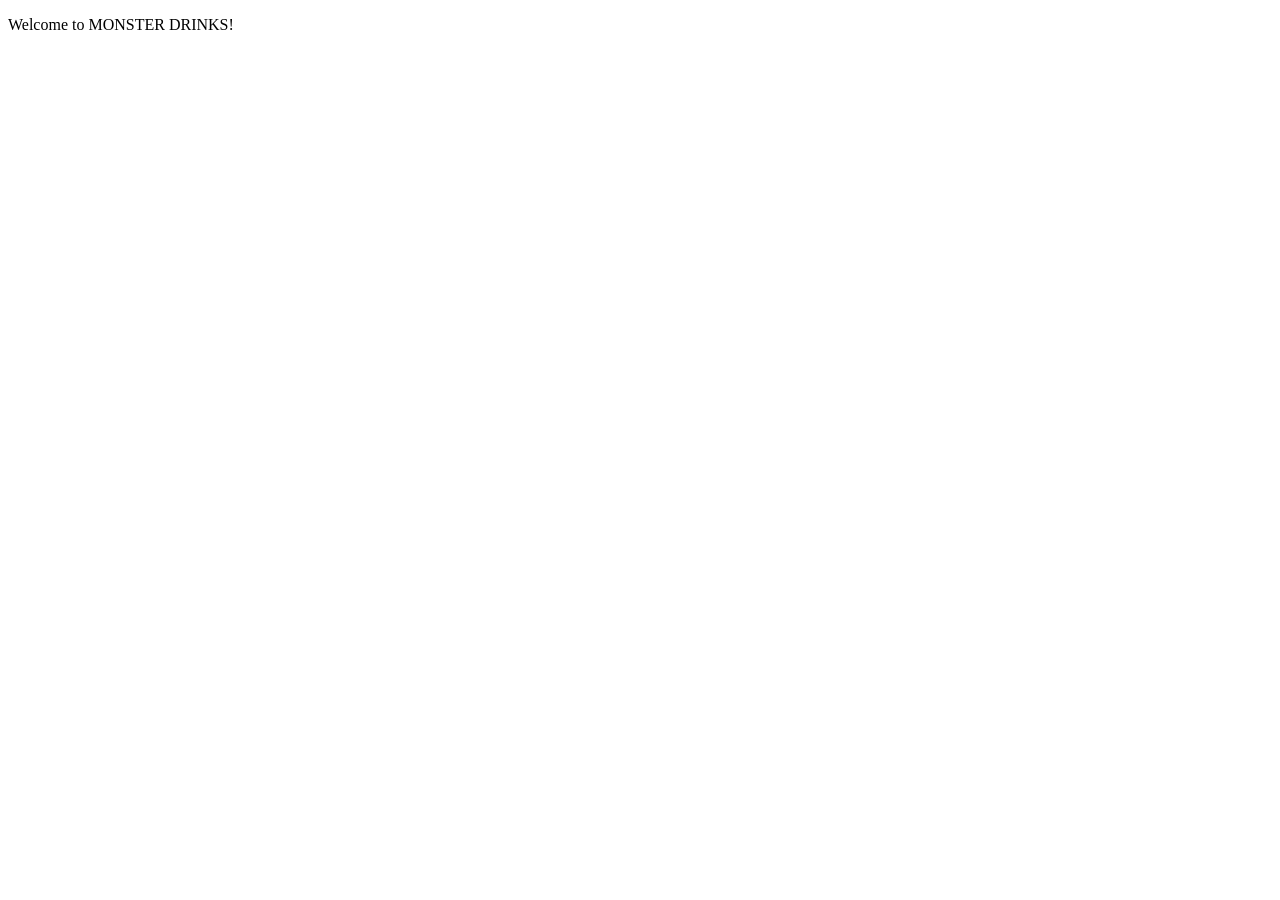
==== website/index.html @ c1c0f0a7 "Add initial HTML structure for the MONSTER DRINKS website" ====
<!DOCTYPE html>
<html lang="en">
<head>
    <meta charset="UTF-8">
    <meta name="viewport" content="width=device-width, initial-scale=1.0">
    <title>MONSTER DRINKS</title>
    <p>Welcome to MONSTER DRINKS!</p>
</head>
<body>
</body>
</html>
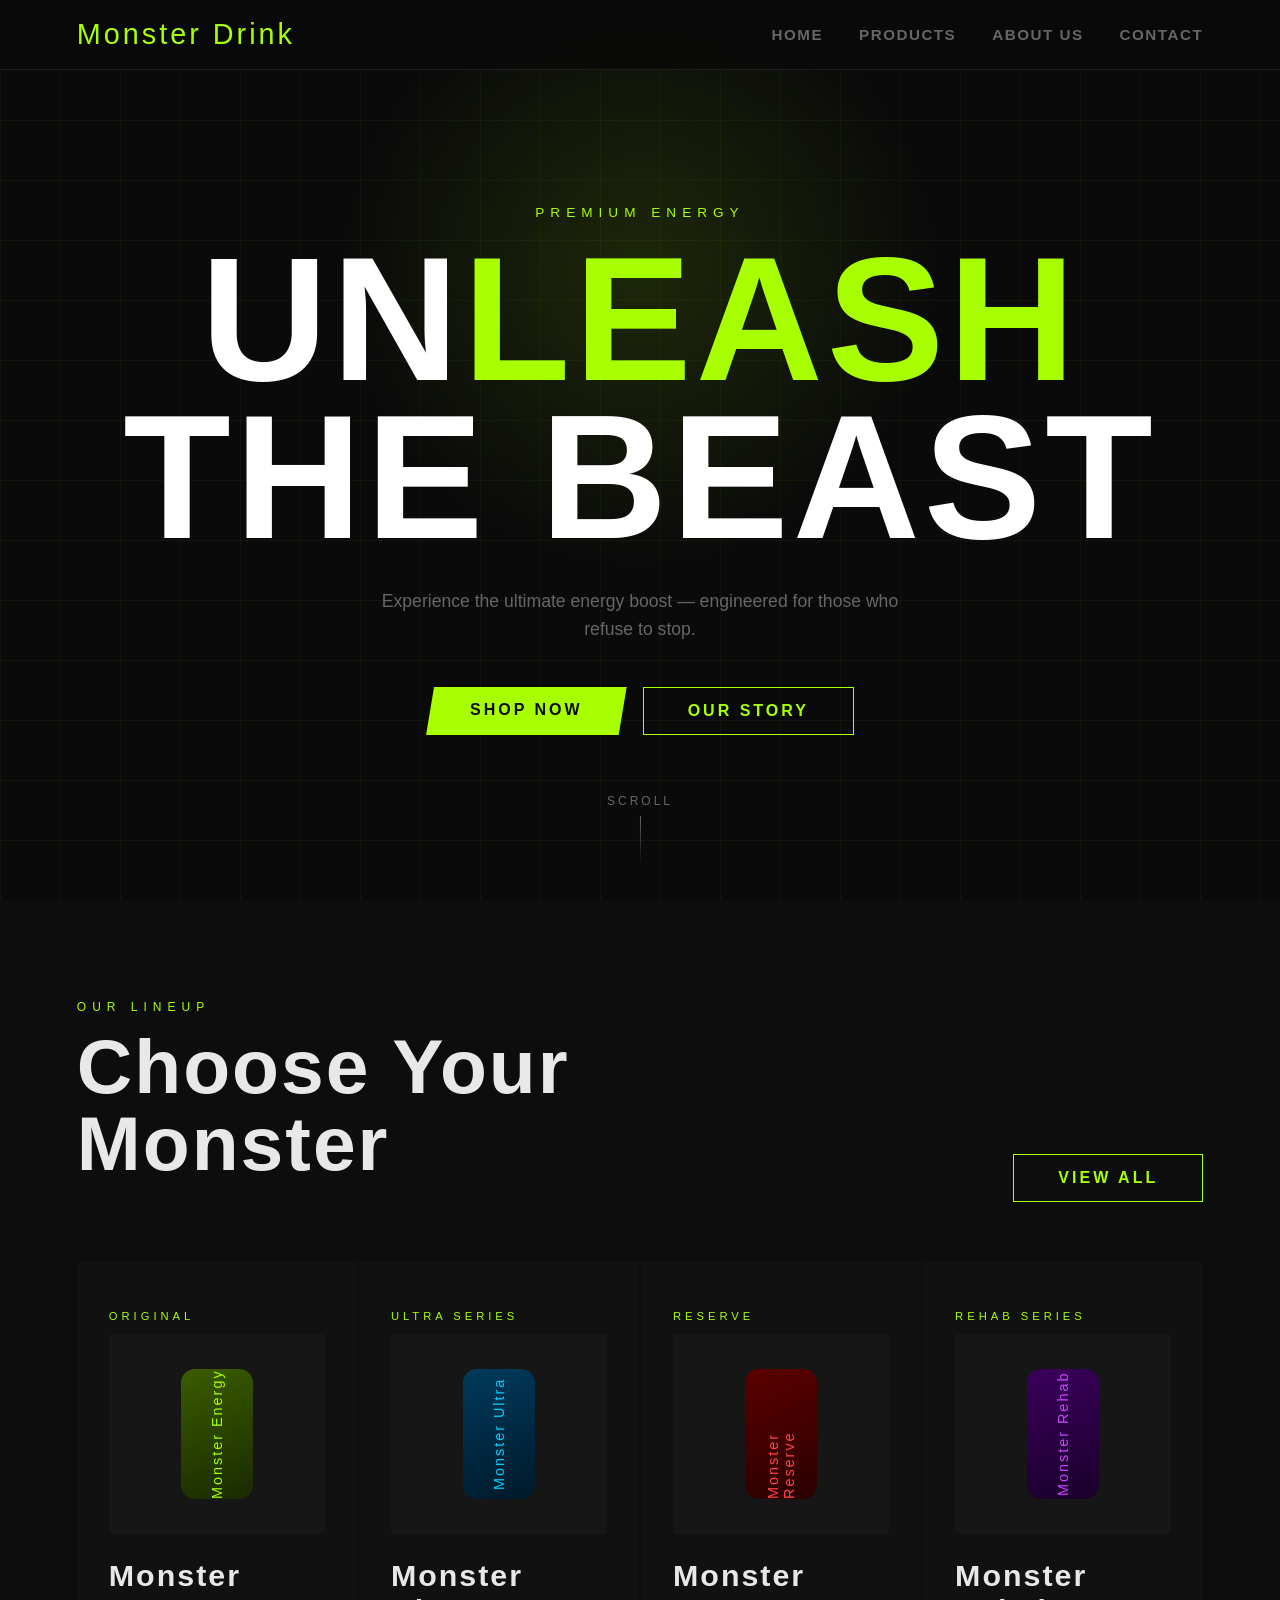
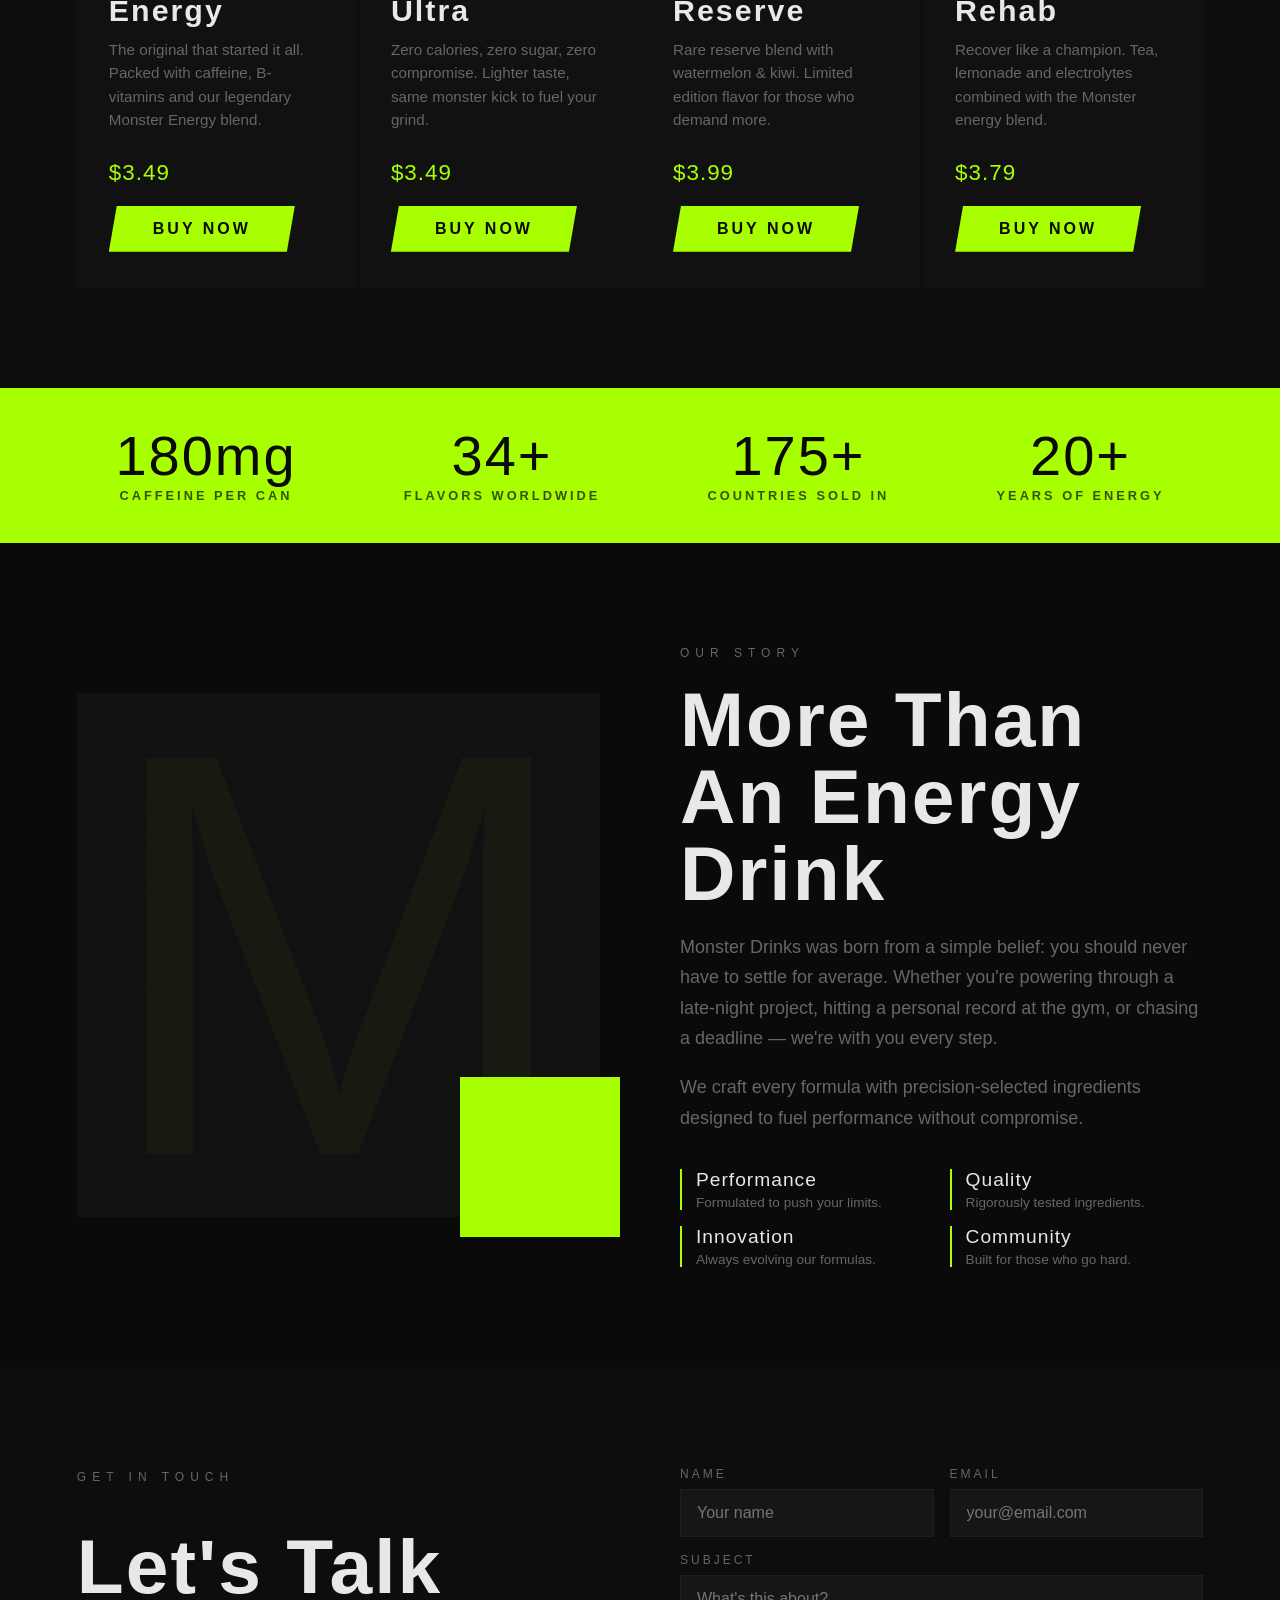
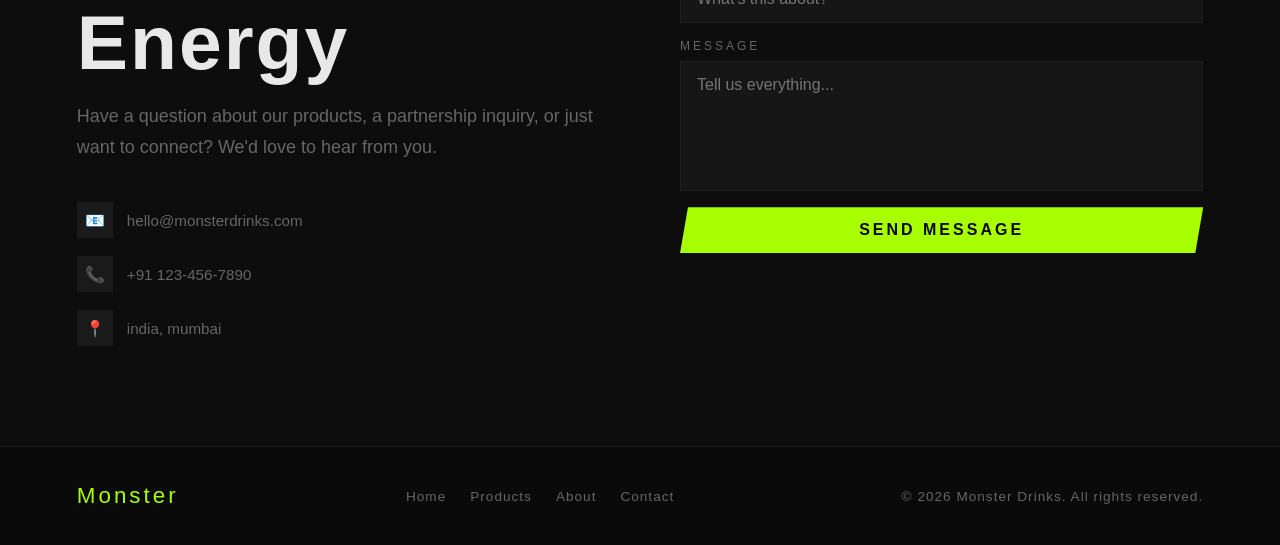
==== commit 200e5291: "Add navigation, hero section, product showcase, stats bar, about, contact sections, and footer to in" ====
--- a/website/index.html
+++ b/website/index.html
@@ -4,8 +4,206 @@
     <meta charset="UTF-8">
     <meta name="viewport" content="width=device-width, initial-scale=1.0">
     <title>MONSTER DRINKS</title>
-    <p>Welcome to MONSTER DRINKS!</p>
+    <link rel="stylesheet" href="style.css">
 </head>
 <body>
+      <!-- NAV -->
+        <nav>
+          <a href="#home" class="nav-logo">Monster Drink</a>
+          <div class="nav-links">
+            <a href="#home">Home</a>
+            <a href="#products">Products</a>
+            <a href="#about">About Us</a>
+            <a href="#contact">Contact</a>
+          </div>
+        </nav>
+
+        <!-- HERO -->
+        <section id="home">
+          <div class="hero-content">
+             <p class="hero-eyebrow"> Premium Energy</p>
+      <h1 class="hero-title">UN<span>LEASH</span><br>THE BEAST</h1>
+      <p class="hero-sub">
+        Experience the ultimate energy boost — engineered for those who refuse to stop.
+      </p>
+      <div class="hero-btns">
+        <a href="#products" class="btn">Shop Now</a>
+        <a href="#about" class="btn btn-outline">Our Story</a>
+      </div>
+    </div>
+    <div class="scroll-hint">Scroll</div>
+  </section>
+
+  <!-- PRODUCTS -->
+  <section id="products">
+    <div class="products-header">
+      <div>
+        <p class="section-label">Our Lineup</p>
+        <h2 class="section-title">Choose Your<br>Monster</h2>
+      </div>
+      <a href="#" class="btn btn-outline">View All</a>
+    </div>
+
+    <div class="product-grid">
+
+      <div class="product-card">
+        <p class="product-tag">Original</p>
+        <div class="product-img-wrap">
+          <div class="can-art can-green">Monster Energy</div>
+        </div>
+        <h3 class="product-name">Monster Energy</h3>
+        <p class="product-desc">The original that started it all. Packed with caffeine, B-vitamins and our legendary Monster Energy blend.</p>
+        <p class="product-price">$3.49</p>
+        <a href="#" class="btn">Buy Now</a>
+      </div>
+
+      <div class="product-card">
+        <p class="product-tag">Ultra Series</p>
+        <div class="product-img-wrap">
+          <div class="can-art can-blue">Monster Ultra</div>
+        </div>
+        <h3 class="product-name">Monster Ultra</h3>
+        <p class="product-desc">Zero calories, zero sugar, zero compromise. Lighter taste, same monster kick to fuel your grind.</p>
+        <p class="product-price">$3.49</p>
+        <a href="#" class="btn">Buy Now</a>
+      </div>
+
+      <div class="product-card">
+        <p class="product-tag">Reserve</p>
+        <div class="product-img-wrap">
+          <div class="can-art can-red">Monster Reserve</div>
+        </div>
+        <h3 class="product-name">Monster Reserve</h3>
+        <p class="product-desc">Rare reserve blend with watermelon &amp; kiwi. Limited edition flavor for those who demand more.</p>
+        <p class="product-price">$3.99</p>
+        <a href="#" class="btn">Buy Now</a>
+      </div>
+
+      <div class="product-card">
+        <p class="product-tag">Rehab Series</p>
+        <div class="product-img-wrap">
+          <div class="can-art can-purple">Monster Rehab</div>
+        </div>
+        <h3 class="product-name">Monster Rehab</h3>
+        <p class="product-desc">Recover like a champion. Tea, lemonade and electrolytes combined with the Monster energy blend.</p>
+        <p class="product-price">$3.79</p>
+        <a href="#" class="btn">Buy Now</a>
+      </div>
+
+    </div>
+  </section>
+
+  <!-- STATS BAR -->
+  <div class="stats-bar">
+    <div class="stat-item">
+      <div class="stat-number">180mg</div>
+      <div class="stat-label">Caffeine per can</div>
+    </div>
+    <div class="stat-item">
+      <div class="stat-number">34+</div>
+      <div class="stat-label">Flavors worldwide</div>
+    </div>
+    <div class="stat-item">
+      <div class="stat-number">175+</div>
+      <div class="stat-label">Countries sold in</div>
+    </div>
+    <div class="stat-item">
+      <div class="stat-number">20+</div>
+      <div class="stat-label">Years of energy</div>
+    </div>
+  </div>
+  
+  <!-- ABOUT -->
+  <section id="about">
+    <div class="about-visual">
+      <div class="about-bg-box"></div>
+      <div class="about-accent"></div>
+    </div>
+    <div class="about-text">
+      <p class="section-label">Our Story</p>
+      <h2 class="section-title">More Than<br>An Energy Drink</h2>
+      <p>Monster Drinks was born from a simple belief: you should never have to settle for average. Whether you're powering through a late-night project, hitting a personal record at the gym, or chasing a deadline — we're with you every step.</p>
+      <p>We craft every formula with precision-selected ingredients designed to fuel performance without compromise.</p>
+      <div class="about-values">
+        <div class="value-item">
+          <div class="value-title">Performance</div>
+          <div class="value-desc">Formulated to push your limits.</div>
+        </div>
+        <div class="value-item">
+          <div class="value-title">Quality</div>
+          <div class="value-desc">Rigorously tested ingredients.</div>
+        </div>
+        <div class="value-item">
+          <div class="value-title">Innovation</div>
+          <div class="value-desc">Always evolving our formulas.</div>
+        </div>
+        <div class="value-item">
+          <div class="value-title">Community</div>
+          <div class="value-desc">Built for those who go hard.</div>
+        </div>
+      </div>
+    </div>
+  </section>
+
+  <!-- CONTACT -->
+  <section id="contact">
+    <div class="contact-inner">
+      <div class="contact-info">
+        <p class="section-label">Get In Touch</p>
+        <h2 class="section-title">Let's Talk<br>Energy</h2>
+        <p>Have a question about our products, a partnership inquiry, or just want to connect? We'd love to hear from you.</p>
+        <div class="contact-detail">
+          <div class="contact-line">
+            <span class="icon">📧</span>
+            hello@monsterdrinks.com
+          </div>
+          <div class="contact-line">
+            <span class="icon">📞</span>
+            +91 123-456-7890
+          </div>
+          <div class="contact-line">
+            <span class="icon">📍</span>
+            india, mumbai
+          </div>
+        </div>
+      </div>
+
+      <form class="contact-form" id="contactForm">
+        <div class="form-row">
+          <div class="form-group">
+            <label for="name">Name</label>
+            <input type="text" id="name" name="name" placeholder="Your name" required>
+          </div>
+          <div class="form-group">
+            <label for="email">Email</label>
+            <input type="email" id="email" name="email" placeholder="your@email.com" required>
+          </div>
+        </div>
+        <div class="form-group">
+          <label for="subject">Subject</label>
+          <input type="text" id="subject" name="subject" placeholder="What's this about?">
+        </div>
+        <div class="form-group">
+          <label for="message">Message</label>
+          <textarea id="message" name="message" placeholder="Tell us everything..." required></textarea>
+        </div>
+        <button type="submit" class="btn" id="submitBtn">Send Message</button>
+      </form>
+    </div>
+  </section>
+
+  <!-- FOOTER -->
+  <footer>
+    <span class="footer-logo">Monster</span>
+    <div class="footer-links">
+      <a href="#home">Home</a>
+      <a href="#products">Products</a>
+      <a href="#about">About</a>
+      <a href="#contact">Contact</a>
+    </div>
+    <span>&copy; 2026 Monster Drinks. All rights reserved.</span>
+  </footer>
+
+  <script src="script.js"></script>
 </body>
 </html>
--- a/website/style.css
+++ b/website/style.css
@@ -0,0 +1,587 @@
+/* ============================================
+   MONSTER DRINKS — style.css
+   ============================================ */
+
+/* ── CSS VARIABLES ── */
+:root {
+  --green:   #a8ff00;
+  --dark:    #0a0a0a;
+  --card-bg: #111;
+  --text:    #e8e8e8;
+  --muted:   #666;
+  --border:  #1e1e1e;
+}
+
+/* ── RESET ── */
+*, *::before, *::after {
+  box-sizing: border-box;
+  margin: 0;
+  padding: 0;
+}
+
+html { scroll-behavior: smooth; }
+
+body {
+  background: var(--dark);
+  color: var(--text);
+  font-family: 'Barlow Condensed', sans-serif;
+  font-size: 18px;
+  overflow-x: hidden;
+}
+
+/* ============================================
+   NAV
+   ============================================ */
+nav {
+  position: fixed;
+  top: 0; left: 0; right: 0;
+  z-index: 100;
+  display: flex;
+  justify-content: space-between;
+  align-items: center;
+  padding: 18px 6vw;
+  background: rgba(10, 10, 10, 0.85);
+  backdrop-filter: blur(12px);
+  border-bottom: 1px solid var(--border);
+}
+
+.nav-logo {
+  font-family: 'Bebas Neue', sans-serif;
+  font-size: 1.8rem;
+  letter-spacing: 3px;
+  color: var(--green);
+  text-decoration: none;
+}
+
+.nav-links {
+  display: flex;
+  gap: 36px;
+}
+
+.nav-links a {
+  text-decoration: none;
+  color: var(--muted);
+  font-weight: 600;
+  font-size: 0.95rem;
+  letter-spacing: 1.5px;
+  text-transform: uppercase;
+  transition: color 0.2s;
+}
+
+.nav-links a:hover { color: var(--green); }
+
+/* ============================================
+   BUTTONS
+   ============================================ */
+.btn {
+  display: inline-block;
+  padding: 14px 44px;
+  background: var(--green);
+  color: var(--dark);
+  font-family: 'Barlow Condensed', sans-serif;
+  font-size: 1rem;
+  font-weight: 700;
+  letter-spacing: 3px;
+  text-transform: uppercase;
+  text-decoration: none;
+  border: none;
+  cursor: pointer;
+  transition: transform 0.15s, box-shadow 0.15s;
+  clip-path: polygon(8px 0%, 100% 0%, calc(100% - 8px) 100%, 0% 100%);
+}
+
+.btn:hover {
+  transform: translateY(-2px);
+  box-shadow: 0 8px 30px rgba(168, 255, 0, 0.35);
+}
+
+.btn-outline {
+  background: transparent;
+  color: var(--green);
+  border: 1px solid var(--green);
+  clip-path: none;
+}
+
+.btn-outline:hover {
+  background: var(--green);
+  color: var(--dark);
+  box-shadow: 0 8px 30px rgba(168, 255, 0, 0.35);
+}
+
+/* ============================================
+   HERO (#home)
+   ============================================ */
+#home {
+  min-height: 100vh;
+  display: grid;
+  place-items: center;
+  text-align: center;
+  padding: 120px 6vw 80px;
+  position: relative;
+  overflow: hidden;
+}
+
+/* animated grid background */
+#home::before {
+  content: '';
+  position: absolute;
+  inset: 0;
+  background-image:
+    linear-gradient(rgba(168, 255, 0, 0.04) 1px, transparent 1px),
+    linear-gradient(90deg, rgba(168, 255, 0, 0.04) 1px, transparent 1px);
+  background-size: 60px 60px;
+  animation: gridShift 20s linear infinite;
+}
+
+/* radial green glow */
+#home::after {
+  content: '';
+  position: absolute;
+  top: 30%; left: 50%;
+  transform: translate(-50%, -50%);
+  width: 600px; height: 600px;
+  background: radial-gradient(circle, rgba(168, 255, 0, 0.12) 0%, transparent 70%);
+  pointer-events: none;
+}
+
+@keyframes gridShift {
+  from { background-position: 0 0; }
+  to   { background-position: 60px 60px; }
+}
+
+.hero-content {
+  position: relative;
+  z-index: 1;
+}
+
+.hero-eyebrow {
+  font-size: 0.85rem;
+  letter-spacing: 6px;
+  text-transform: uppercase;
+  color: var(--green);
+  margin-bottom: 20px;
+}
+
+.hero-title {
+  font-family: 'Bebas Neue', sans-serif;
+  font-size: clamp(5rem, 14vw, 11rem);
+  line-height: 0.9;
+  letter-spacing: 4px;
+  color: #fff;
+  margin-bottom: 30px;
+}
+
+.hero-title span { color: var(--green); }
+
+.hero-sub {
+  max-width: 520px;
+  margin: 0 auto 44px;
+  color: var(--muted);
+  font-size: 1.1rem;
+  font-weight: 300;
+  line-height: 1.6;
+}
+
+.hero-btns {
+  display: flex;
+  gap: 16px;
+  justify-content: center;
+  flex-wrap: wrap;
+}
+
+/* scroll indicator */
+.scroll-hint {
+  position: absolute;
+  bottom: 36px;
+  left: 50%;
+  transform: translateX(-50%);
+  display: flex;
+  flex-direction: column;
+  align-items: center;
+  gap: 8px;
+  color: var(--muted);
+  font-size: 0.75rem;
+  letter-spacing: 3px;
+  text-transform: uppercase;
+}
+
+.scroll-hint::after {
+  content: '';
+  width: 1px;
+  height: 48px;
+  background: linear-gradient(to bottom, var(--muted), transparent);
+  animation: pulse 2s ease-in-out infinite;
+}
+
+@keyframes pulse {
+  0%, 100% { opacity: 0.4; }
+  50%       { opacity: 1; }
+}
+
+/* ============================================
+   SECTION BASE
+   ============================================ */
+section { padding: 100px 6vw; }
+
+.section-label {
+  font-size: 0.75rem;
+  letter-spacing: 6px;
+  text-transform: uppercase;
+  color: var(--green);
+  margin-bottom: 14px;
+}
+
+.section-title {
+  font-family: 'Bebas Neue', sans-serif;
+  font-size: clamp(2.8rem, 6vw, 5rem);
+  letter-spacing: 2px;
+  line-height: 1;
+  margin-bottom: 20px;
+}
+
+/* ============================================
+   PRODUCTS (#products)
+   ============================================ */
+#products { background: #0d0d0d; }
+
+.products-header {
+  display: flex;
+  justify-content: space-between;
+  align-items: flex-end;
+  margin-bottom: 60px;
+  flex-wrap: wrap;
+  gap: 20px;
+}
+
+.product-grid {
+  display: grid;
+  grid-template-columns: repeat(auto-fit, minmax(260px, 1fr));
+  gap: 2px;
+}
+
+.product-card {
+  background: var(--card-bg);
+  padding: 48px 32px 36px;
+  position: relative;
+  overflow: hidden;
+  transition: transform 0.3s;
+}
+
+.product-card::before {
+  content: '';
+  position: absolute;
+  top: 0; left: 0; right: 0;
+  height: 2px;
+  background: var(--green);
+  transform: scaleX(0);
+  transition: transform 0.3s;
+  transform-origin: left;
+}
+
+.product-card:hover { transform: translateY(-6px); }
+.product-card:hover::before { transform: scaleX(1); }
+
+.product-tag {
+  font-size: 0.7rem;
+  letter-spacing: 4px;
+  text-transform: uppercase;
+  color: var(--green);
+  margin-bottom: 12px;
+}
+
+.product-img-wrap {
+  width: 100%;
+  height: 200px;
+  display: flex;
+  align-items: center;
+  justify-content: center;
+  margin-bottom: 24px;
+  background: #161616;
+  border-radius: 4px;
+  overflow: hidden;
+}
+
+/* placeholder can art */
+.can-art {
+  width: 72px;
+  height: 130px;
+  border-radius: 14px;
+  display: flex;
+  align-items: center;
+  justify-content: center;
+  font-family: 'Bebas Neue', sans-serif;
+  font-size: 0.9rem;
+  letter-spacing: 2px;
+  writing-mode: vertical-rl;
+  text-orientation: mixed;
+  transform: rotate(180deg);
+}
+
+.can-green  { background: linear-gradient(160deg, #1a2a00, #3a5c00); color: var(--green); }
+.can-blue   { background: linear-gradient(160deg, #001a2a, #003a5c); color: #00cfff; }
+.can-red    { background: linear-gradient(160deg, #2a0000, #5c0000); color: #ff4444; }
+.can-purple { background: linear-gradient(160deg, #1a002a, #3a005c); color: #cc44ff; }
+
+.product-name {
+  font-family: 'Bebas Neue', sans-serif;
+  font-size: 1.9rem;
+  letter-spacing: 2px;
+  margin-bottom: 10px;
+}
+
+.product-desc {
+  color: var(--muted);
+  font-size: 0.95rem;
+  font-weight: 300;
+  line-height: 1.55;
+  margin-bottom: 28px;
+}
+
+.product-price {
+  font-family: 'Bebas Neue', sans-serif;
+  font-size: 1.4rem;
+  color: var(--green);
+  letter-spacing: 1px;
+  margin-bottom: 20px;
+}
+
+/* ============================================
+   STATS BAR
+   ============================================ */
+.stats-bar {
+  background: var(--green);
+  color: var(--dark);
+  padding: 40px 6vw;
+  display: flex;
+  justify-content: space-around;
+  flex-wrap: wrap;
+  gap: 30px;
+  text-align: center;
+}
+
+.stat-number {
+  font-family: 'Bebas Neue', sans-serif;
+  font-size: 3.5rem;
+  letter-spacing: 2px;
+  line-height: 1;
+}
+
+.stat-label {
+  font-size: 0.8rem;
+  letter-spacing: 3px;
+  text-transform: uppercase;
+  font-weight: 700;
+  opacity: 0.7;
+  margin-top: 4px;
+}
+
+/* ============================================
+   ABOUT (#about)
+   ============================================ */
+#about {
+  display: grid;
+  grid-template-columns: 1fr 1fr;
+  gap: 80px;
+  align-items: center;
+}
+
+.about-visual { position: relative; }
+
+.about-bg-box {
+  width: 100%;
+  padding-top: 100%;
+  background: #111;
+  position: relative;
+  overflow: hidden;
+}
+
+.about-bg-box::after {
+  content: 'M';
+  position: absolute;
+  inset: 0;
+  display: flex;
+  align-items: center;
+  justify-content: center;
+  font-family: 'Bebas Neue', sans-serif;
+  font-size: 45vw;
+  color: rgba(168, 255, 0, 0.04);
+  line-height: 1;
+}
+
+.about-accent {
+  position: absolute;
+  bottom: -20px; right: -20px;
+  width: 160px; height: 160px;
+  background: var(--green);
+}
+
+.about-text p {
+  color: var(--muted);
+  font-weight: 300;
+  line-height: 1.7;
+  margin-bottom: 18px;
+}
+
+.about-values {
+  display: grid;
+  grid-template-columns: 1fr 1fr;
+  gap: 16px;
+  margin-top: 36px;
+}
+
+.value-item {
+  border-left: 2px solid var(--green);
+  padding-left: 14px;
+}
+
+.value-title {
+  font-family: 'Bebas Neue', sans-serif;
+  font-size: 1.2rem;
+  letter-spacing: 1px;
+  margin-bottom: 4px;
+}
+
+.value-desc {
+  color: var(--muted);
+  font-size: 0.85rem;
+}
+
+/* ============================================
+   CONTACT (#contact)
+   ============================================ */
+#contact { background: #0d0d0d; }
+
+.contact-inner {
+  display: grid;
+  grid-template-columns: 1fr 1fr;
+  gap: 80px;
+  align-items: start;
+}
+
+.contact-info p {
+  color: var(--muted);
+  font-weight: 300;
+  line-height: 1.7;
+  margin-bottom: 40px;
+}
+
+.contact-detail {
+  display: flex;
+  flex-direction: column;
+  gap: 18px;
+}
+
+.contact-line {
+  display: flex;
+  align-items: center;
+  gap: 14px;
+  color: var(--muted);
+  font-size: 0.95rem;
+}
+
+.contact-line .icon {
+  width: 36px; height: 36px;
+  background: #1a1a1a;
+  display: flex;
+  align-items: center;
+  justify-content: center;
+  font-size: 1rem;
+  flex-shrink: 0;
+}
+
+/* form */
+.contact-form {
+  display: flex;
+  flex-direction: column;
+  gap: 16px;
+}
+
+.form-row {
+  display: grid;
+  grid-template-columns: 1fr 1fr;
+  gap: 16px;
+}
+
+.form-group {
+  display: flex;
+  flex-direction: column;
+  gap: 8px;
+}
+
+.form-group label {
+  font-size: 0.75rem;
+  letter-spacing: 3px;
+  text-transform: uppercase;
+  color: var(--muted);
+}
+
+.form-group input,
+.form-group textarea {
+  background: #161616;
+  border: 1px solid var(--border);
+  color: var(--text);
+  font-family: 'Barlow Condensed', sans-serif;
+  font-size: 1rem;
+  padding: 14px 16px;
+  outline: none;
+  transition: border-color 0.2s;
+  resize: none;
+}
+
+.form-group input:focus,
+.form-group textarea:focus { border-color: var(--green); }
+
+.form-group textarea { min-height: 130px; }
+
+/* ============================================
+   FOOTER
+   ============================================ */
+footer {
+  border-top: 1px solid var(--border);
+  padding: 36px 6vw;
+  display: flex;
+  justify-content: space-between;
+  align-items: center;
+  flex-wrap: wrap;
+  gap: 20px;
+  color: var(--muted);
+  font-size: 0.85rem;
+  letter-spacing: 1px;
+}
+
+.footer-logo {
+  font-family: 'Bebas Neue', sans-serif;
+  font-size: 1.4rem;
+  color: var(--green);
+  letter-spacing: 3px;
+}
+
+.footer-links { display: flex; gap: 24px; }
+
+.footer-links a {
+  color: var(--muted);
+  text-decoration: none;
+  transition: color 0.2s;
+}
+
+.footer-links a:hover { color: var(--green); }
+
+/* ============================================
+   RESPONSIVE
+   ============================================ */
+@media (max-width: 768px) {
+  nav { padding: 16px 5vw; }
+  .nav-links { gap: 20px; }
+  .nav-links a { font-size: 0.8rem; }
+
+  #about,
+  .contact-inner { grid-template-columns: 1fr; gap: 50px; }
+
+  .about-visual { display: none; }
+
+  .form-row { grid-template-columns: 1fr; }
+
+  .products-header { flex-direction: column; align-items: flex-start; }
+
+  footer { flex-direction: column; align-items: flex-start; }
+}
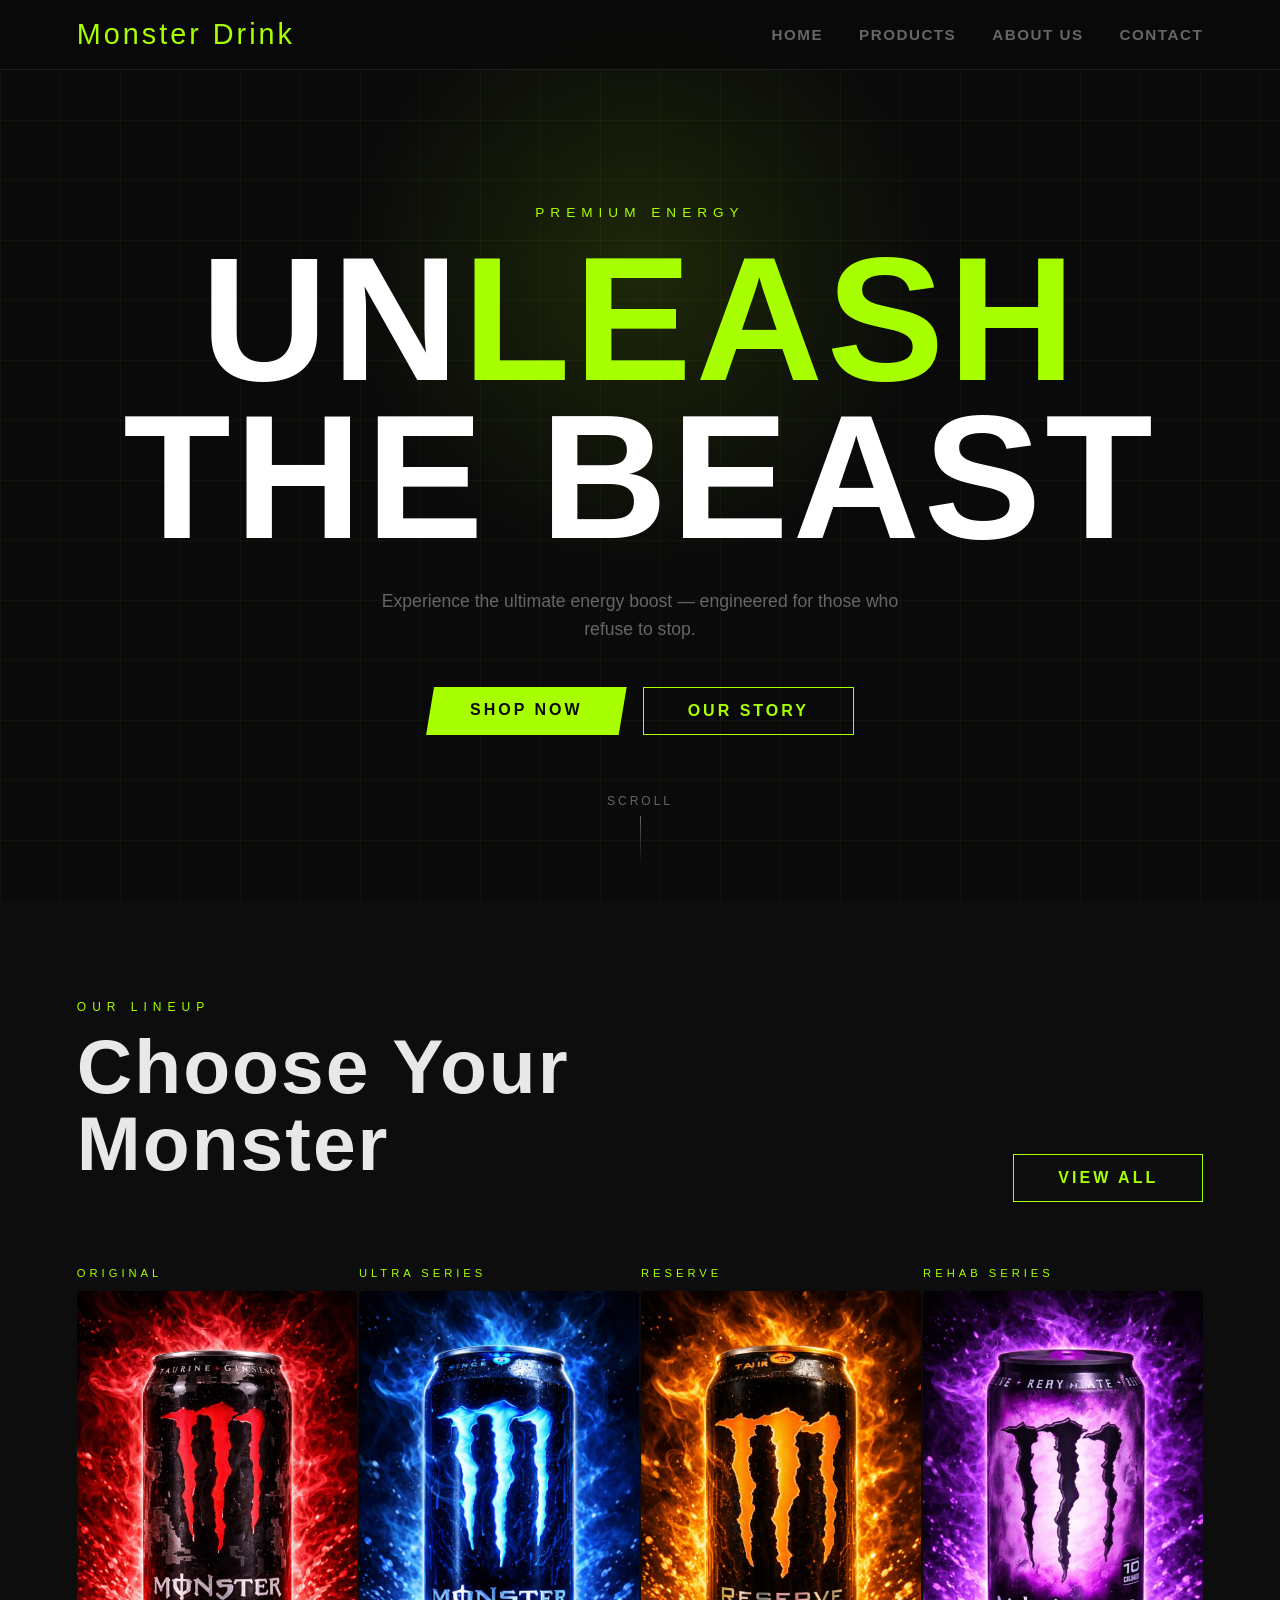
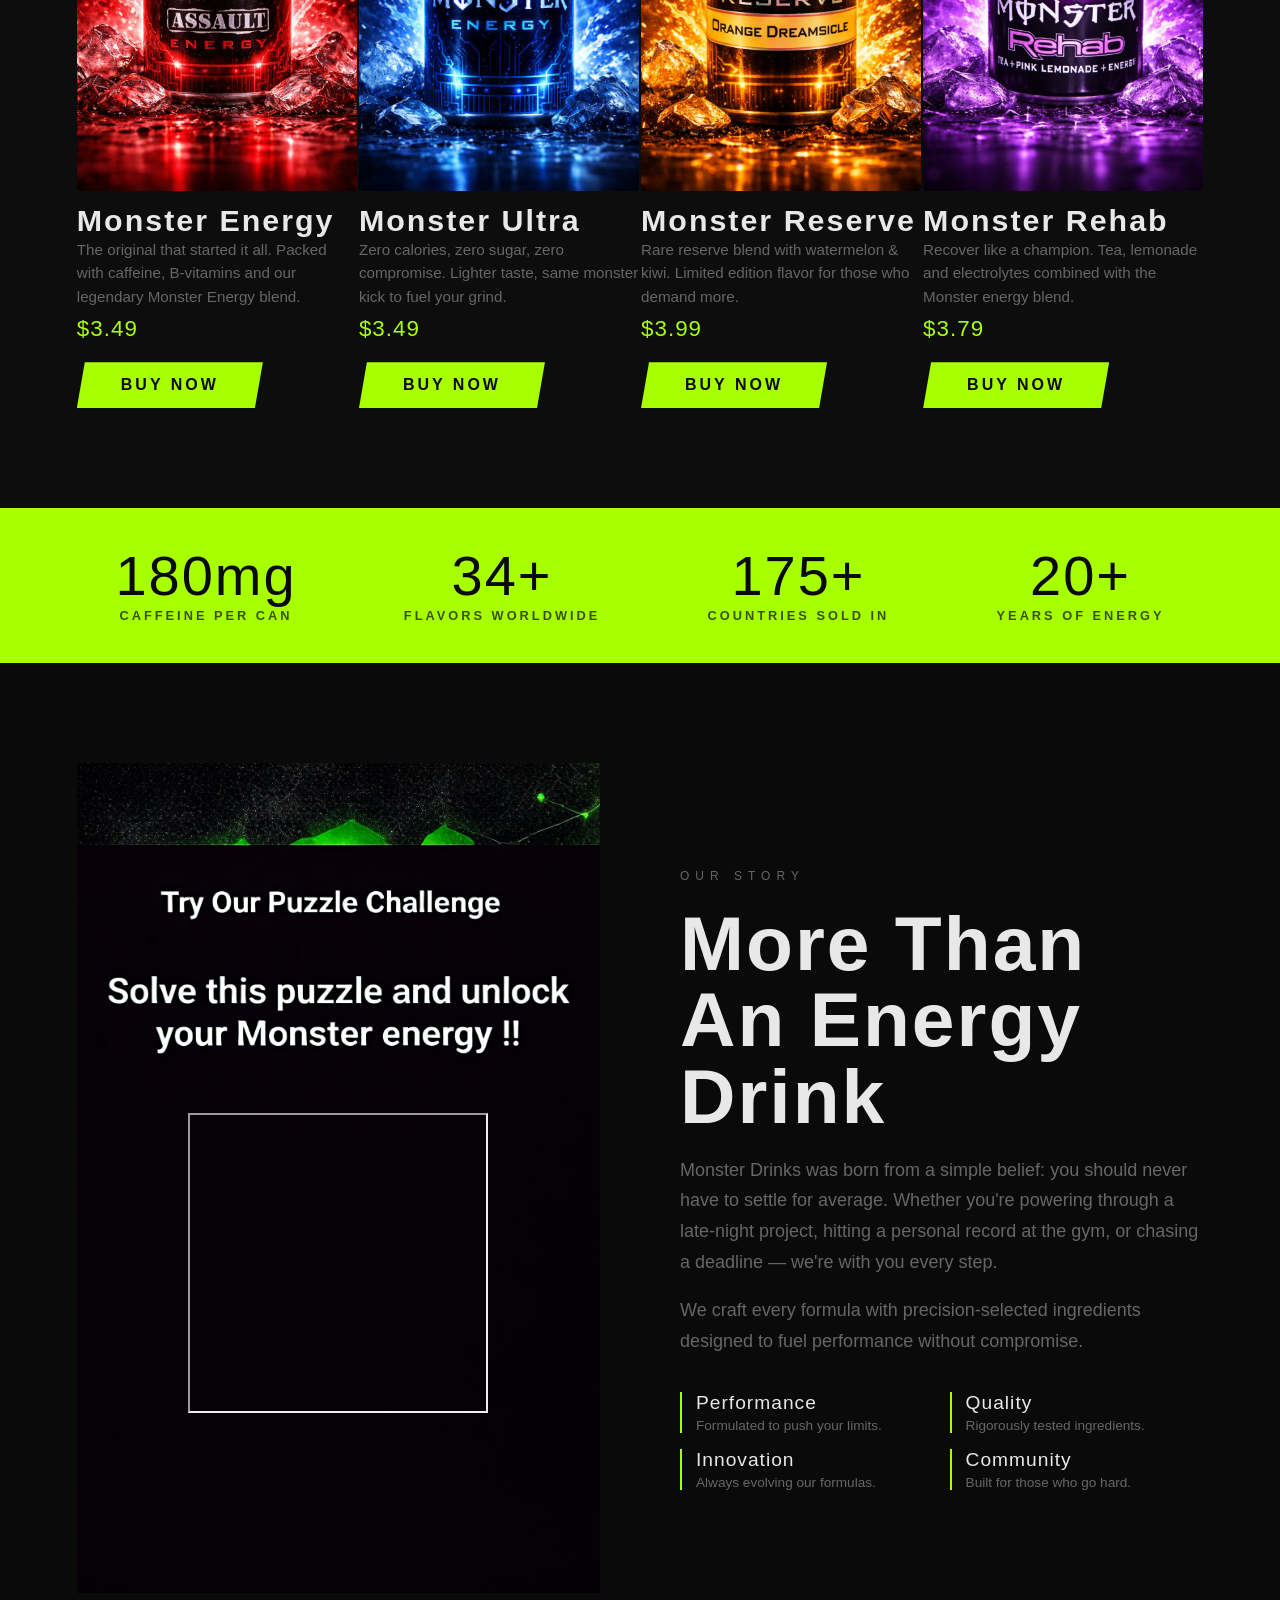
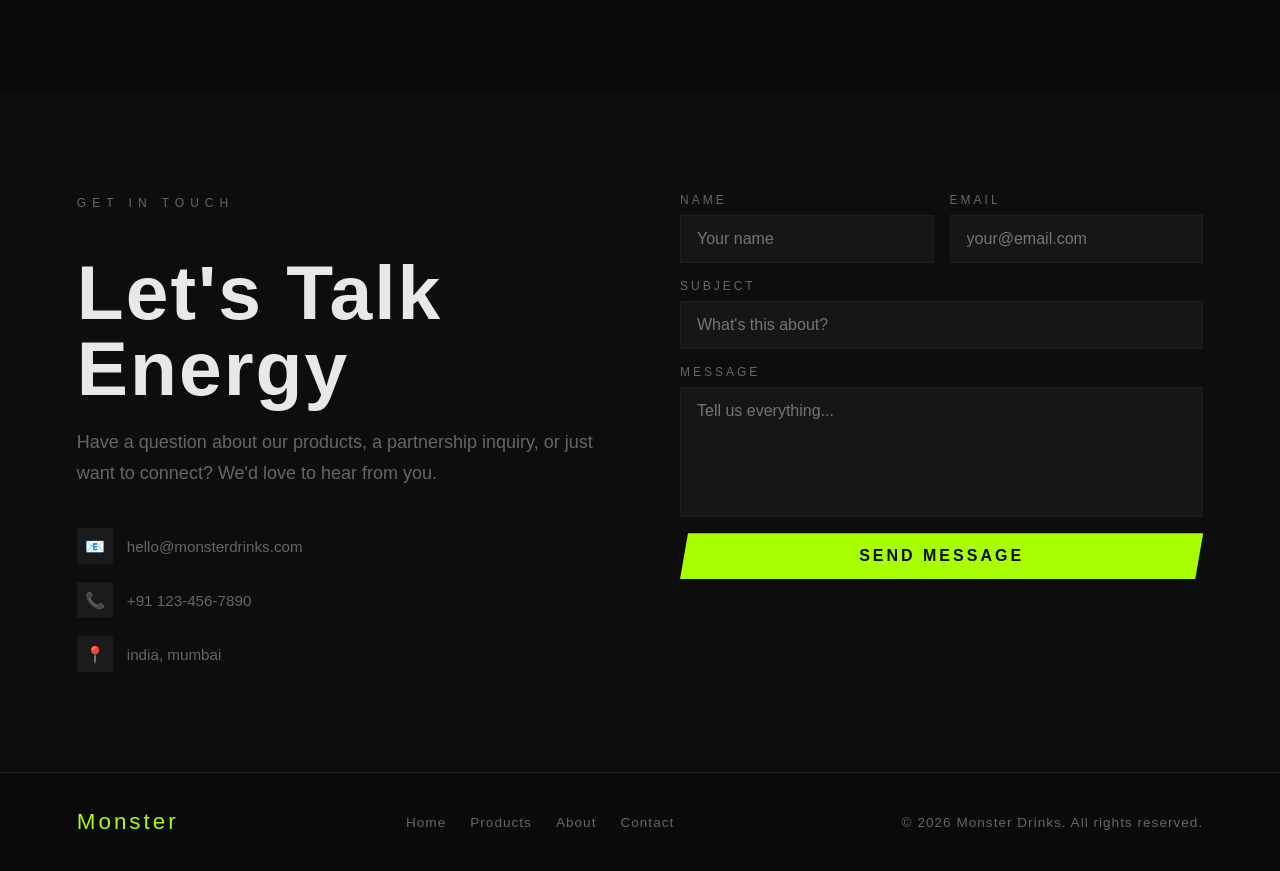
==== commit 876f8785: "Added monster website updates" ====
--- a/website/index.html
+++ b/website/index.html
@@ -49,7 +49,7 @@
       <div class="product-card">
         <p class="product-tag">Original</p>
         <div class="product-img-wrap">
-          <div class="can-art can-green">Monster Energy</div>
+          <div class="can-art can-green"></div>
         </div>
         <h3 class="product-name">Monster Energy</h3>
         <p class="product-desc">The original that started it all. Packed with caffeine, B-vitamins and our legendary Monster Energy blend.</p>
@@ -60,9 +60,9 @@
       <div class="product-card">
         <p class="product-tag">Ultra Series</p>
         <div class="product-img-wrap">
-          <div class="can-art can-blue">Monster Ultra</div>
-        </div>
-        <h3 class="product-name">Monster Ultra</h3>
+          <div class="can-art can-blue"></div>
+        </div>
+        <h3 class="product-name name">Monster Ultra</h3>
         <p class="product-desc">Zero calories, zero sugar, zero compromise. Lighter taste, same monster kick to fuel your grind.</p>
         <p class="product-price">$3.49</p>
         <a href="#" class="btn">Buy Now</a>
@@ -71,7 +71,7 @@
       <div class="product-card">
         <p class="product-tag">Reserve</p>
         <div class="product-img-wrap">
-          <div class="can-art can-red">Monster Reserve</div>
+          <div class="can-art can-red"></div>
         </div>
         <h3 class="product-name">Monster Reserve</h3>
         <p class="product-desc">Rare reserve blend with watermelon &amp; kiwi. Limited edition flavor for those who demand more.</p>
@@ -82,7 +82,7 @@
       <div class="product-card">
         <p class="product-tag">Rehab Series</p>
         <div class="product-img-wrap">
-          <div class="can-art can-purple">Monster Rehab</div>
+          <div class="can-art can-purple"></div>
         </div>
         <h3 class="product-name">Monster Rehab</h3>
         <p class="product-desc">Recover like a champion. Tea, lemonade and electrolytes combined with the Monster energy blend.</p>
@@ -116,7 +116,12 @@
   <!-- ABOUT -->
   <section id="about">
     <div class="about-visual">
-      <div class="about-bg-box"></div>
+      <div class="about-bg-box">
+        <div class="puzzle">
+        <iframe src="https://ruwix.com/online-puzzle-simulators/sliding-15-puzzle?scale=1&rept=1&scram=1&nums=1&pic=https%3A%2F%2Fi1.sndcdn.com%2Favatars-000009354847-p9a6gy-t1080x1080.jpg" scrolling="no" style="overflow: hidden;" width="300" height="300"></iframe>
+        </div>
+  <!-- <img src="green-can.png" alt="Monster Energy Can"> -->
+</div>
       <div class="about-accent"></div>
     </div>
     <div class="about-text">
--- a/website/style.css
+++ b/website/style.css
@@ -28,6 +28,18 @@
   font-size: 18px;
   overflow-x: hidden;
 }
+
+.product-name {
+  position: relative;
+  top: 110px;
+}
+
+.product-desc {
+  position: relative;
+  top: 90px;
+}
+
+
 
 /* ============================================
    NAV
@@ -260,8 +272,8 @@
 }
 
 .product-card {
-  background: var(--card-bg);
-  padding: 48px 32px 36px;
+  /*background: var(--card-bg);
+  /*padding: 48px 32px 36px;*/
   position: relative;
   overflow: hidden;
   transition: transform 0.3s;
@@ -291,21 +303,22 @@
 
 .product-img-wrap {
   width: 100%;
-  height: 200px;
+  height: 500px;
   display: flex;
   align-items: center;
   justify-content: center;
-  margin-bottom: 24px;
-  background: #161616;
+  margin-bottom: 2px;
+  /*background: #161616;*/
   border-radius: 4px;
   overflow: hidden;
 }
 
 /* placeholder can art */
 .can-art {
-  width: 72px;
-  height: 130px;
-  border-radius: 14px;
+  padding-top: 0px;
+  width: 100%;
+  height: 100%;
+  border-radius: 2px;
   display: flex;
   align-items: center;
   justify-content: center;
@@ -314,19 +327,59 @@
   letter-spacing: 2px;
   writing-mode: vertical-rl;
   text-orientation: mixed;
-  transform: rotate(180deg);
-}
-
-.can-green  { background: linear-gradient(160deg, #1a2a00, #3a5c00); color: var(--green); }
-.can-blue   { background: linear-gradient(160deg, #001a2a, #003a5c); color: #00cfff; }
-.can-red    { background: linear-gradient(160deg, #2a0000, #5c0000); color: #ff4444; }
-.can-purple { background: linear-gradient(160deg, #1a002a, #3a005c); color: #cc44ff; }
+  /*transform: rotate(180deg);*/
+}
+
+.about-bg-box {
+  background-image: url("green-can.png");
+  background-size: cover;
+  background-position: center;
+  background-repeat: no-repeat;
+}
+
+
+/*.can-green  { background: linear-gradient(160deg, #1a2a00, #3a5c00); color: var(--green); }*/
+.can-green {
+  background-image: url("red-can.png");
+  background-size: cover;
+  background-position: center;
+  background-repeat: no-repeat;
+}
+
+/*.can-blue   { background: linear-gradient(160deg, #001a2a, #003a5c); color: #00cfff; }*/
+.can-blue {
+  background-image: url("blue-can.jpg");
+  background-size: cover;
+  background-position: center;
+  background-repeat: no-repeat;
+}
+
+/*.can-red    { background: linear-gradient(160deg, #2a0000, #5c0000); color: #ff4444; }
+.can-purple { background: linear-gradient(160deg, #1a002a, #3a005c); color: #cc44ff; }*/
+
+.can-red {
+  background-image: url("orange-can.png");
+  background-size: cover;
+  background-position: center;
+  background-repeat: no-repeat;
+}
+
+.can-purple {
+  background-image: url("purple-can.png");
+  background-size: cover;
+  background-position: center;
+  background-repeat: no-repeat;
+}
+
 
 .product-name {
   font-family: 'Bebas Neue', sans-serif;
   font-size: 1.9rem;
   letter-spacing: 2px;
-  margin-bottom: 10px;
+  margin-bottom: 20px;
+  position: relative;
+  display: flex;
+  margin-top: -100px;
 }
 
 .product-desc {
@@ -335,6 +388,7 @@
   font-weight: 300;
   line-height: 1.55;
   margin-bottom: 28px;
+  margin-top: 10px;
 }
 
 .product-price {
@@ -343,6 +397,7 @@
   color: var(--green);
   letter-spacing: 1px;
   margin-bottom: 20px;
+  padding-top: 70px;
 }
 
 /* ============================================
@@ -390,21 +445,24 @@
 .about-bg-box {
   width: 100%;
   padding-top: 100%;
-  background: #111;
+ /* background: #111;*/
   position: relative;
   overflow: hidden;
+  background-size: cover;
+  background-position: center;
+  background-repeat: no-repeat;
 }
 
 .about-bg-box::after {
-  content: 'M';
+  /*content: 'M';*/
   position: absolute;
   inset: 0;
-  display: flex;
+  display:flex;
   align-items: center;
   justify-content: center;
   font-family: 'Bebas Neue', sans-serif;
   font-size: 45vw;
-  color: rgba(168, 255, 0, 0.04);
+  /*color: rgba(168, 255, 0, 0.04);*/
   line-height: 1;
 }
 
@@ -412,7 +470,7 @@
   position: absolute;
   bottom: -20px; right: -20px;
   width: 160px; height: 160px;
-  background: var(--green);
+  /*background: var(--green);*/
 }
 
 .about-text p {
@@ -585,3 +643,51 @@
 
   footer { flex-direction: column; align-items: flex-start; }
 }
+
+.about-bg-box {
+  width: 100%;
+  padding-top: 100%;
+  background: #111;
+  position: relative;
+  overflow: hidden;
+}
+
+/* ADD THIS */
+.about-bg-box img {
+  position: absolute;
+  top: 0;
+  left: 0;
+  /*width: 100%;
+  height: 100%;
+  object-fit: cover; /* fills box perfectly */
+  z-index: 1;
+}
+
+
+.product-tag {
+  margin-top: 5px;
+}
+
+.about-bg-box {
+  background-image: url("puz-back.png");
+  background-size: cover;
+  background-position: center;
+  background-repeat: no-repeat;
+  padding: 0px 0px 0px 0px;
+  padding-top: 350px;
+  /*display:flex;
+  justify-content: center;
+  justify-items: center;
+  padding-bottom: 100px;*/
+}
+
+
+  .puzzle {
+     display:flex;
+  justify-content: center;
+  justify-items: center;
+  padding-bottom: 100px;
+  position: relative;
+  margin-bottom: 80px;
+
+  }
